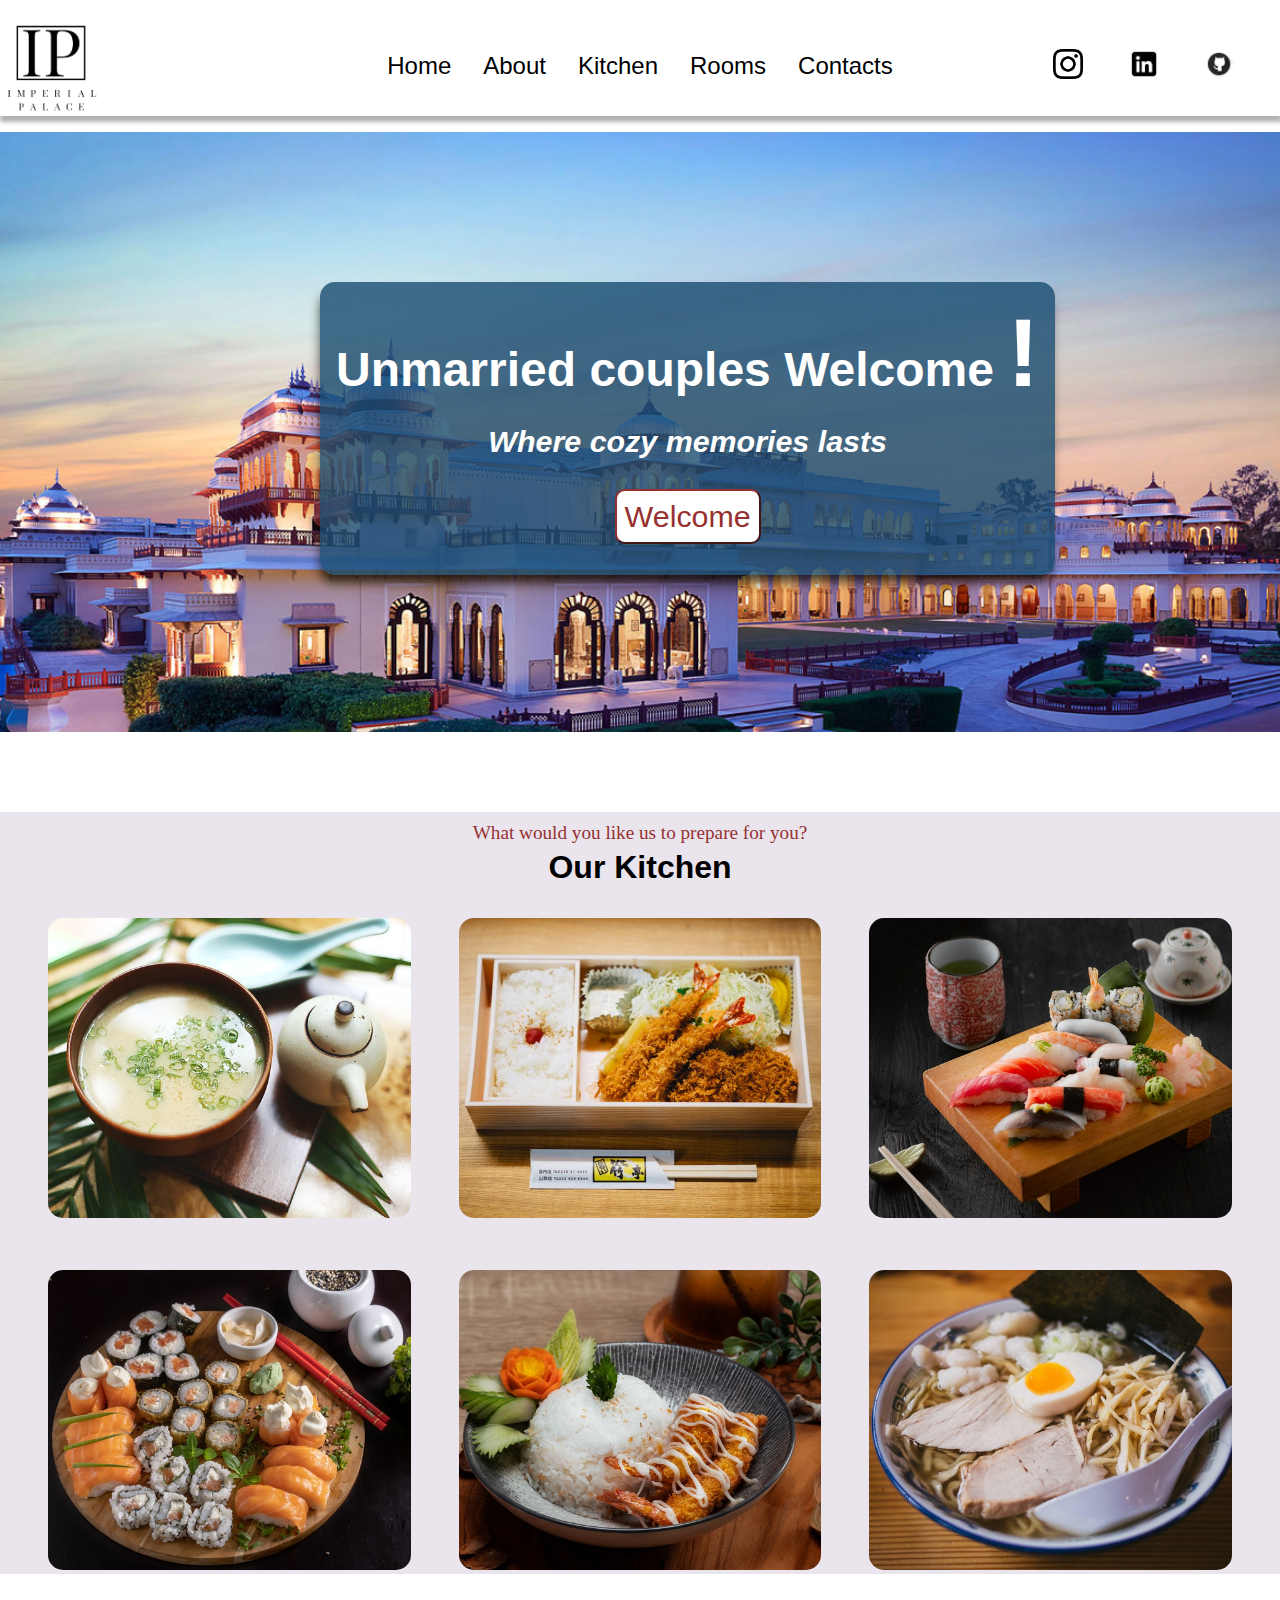
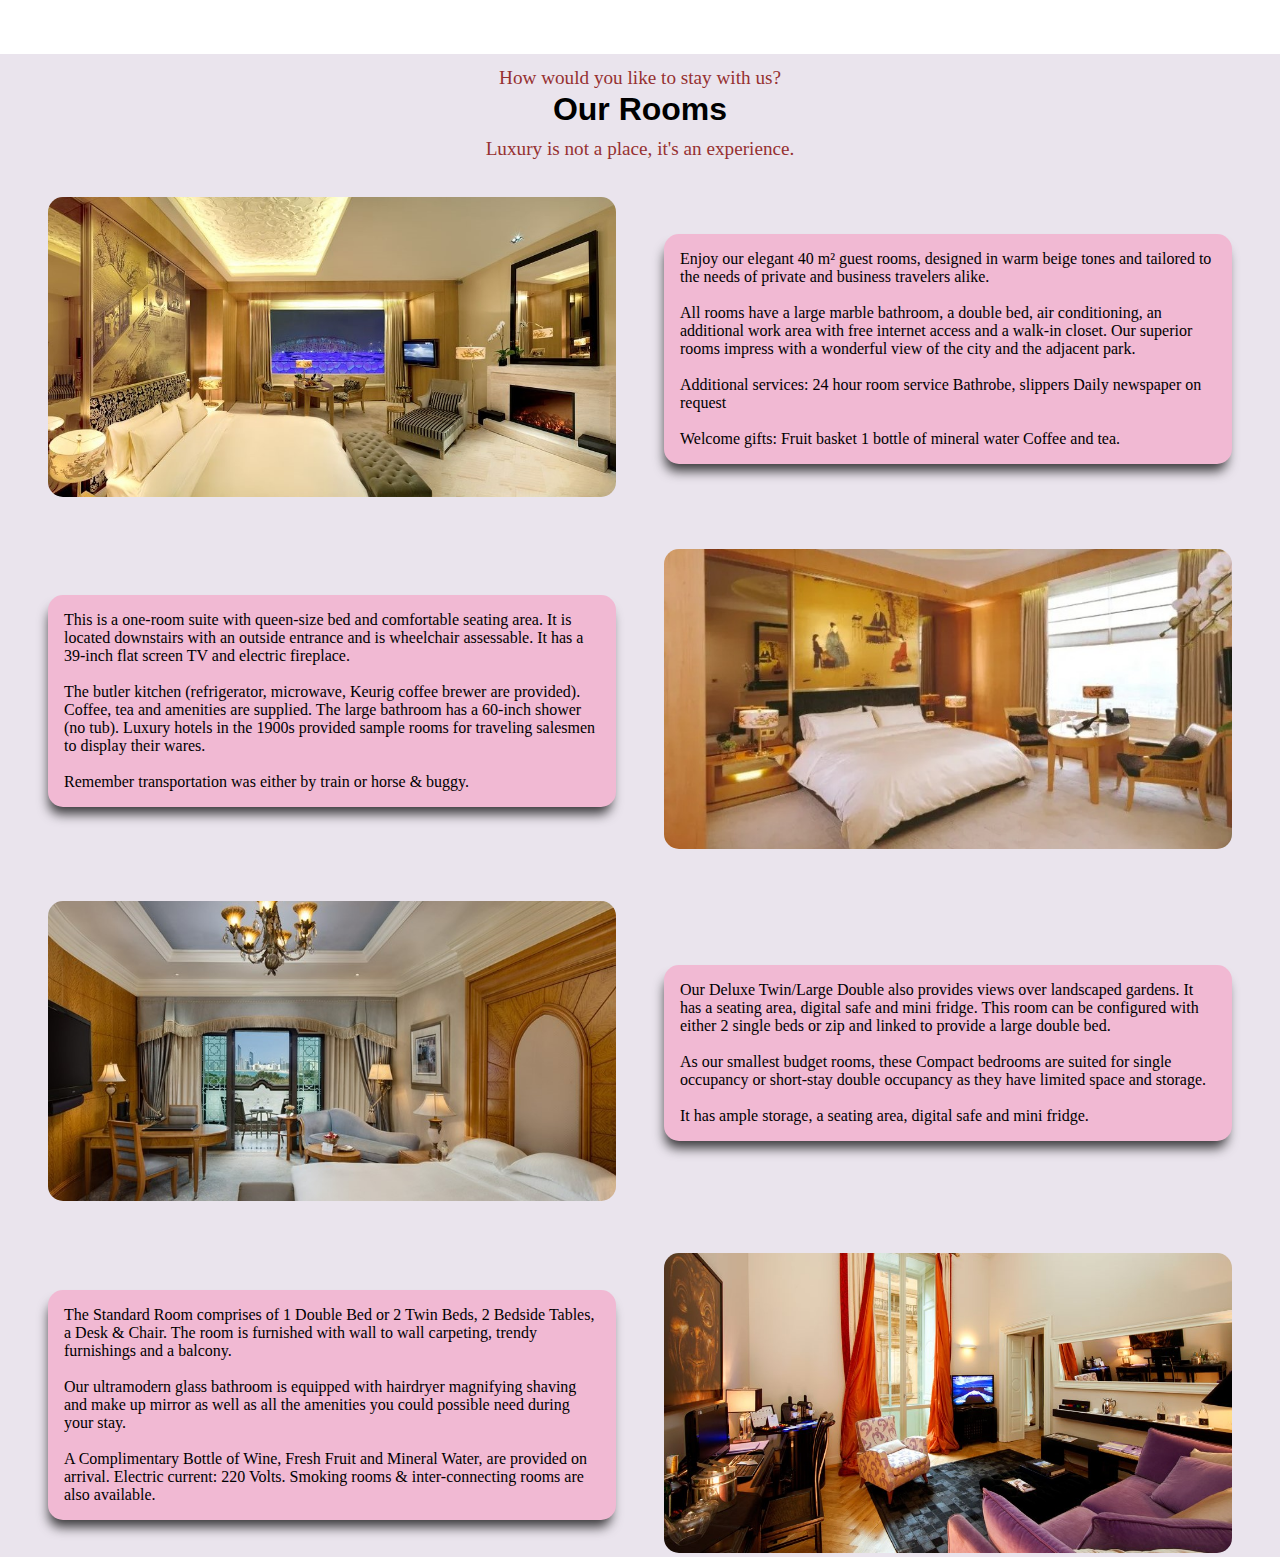
==== index.html @ b7215731 "website files added" ====
<!DOCTYPE html>
<html lang="en">
<head>
    <meta charset="UTF-8">
    <meta name="viewport" content="width=device-width, initial-scale=1.0">
    <link rel="stylesheet" href="./static/css/index.css".css">
    <title>Hotel</title>
</head>
<body>
    <main class="page-container">
        <section class="header-container">
           <div class="logo">
                <img src="./static/images/extra/logo.png" alt="">
           </div>
           <div class="navigation">
                <nav>
                    <ul>
                        <li>
                            <a href="#">Home</a>
                        </li>
                        <li>
                            <a href="#">About</a>
                        </li>
                        <li>
                            <a href="#">Kitchen</a>
                        </li>
                        <li>
                            <a href="#">Rooms</a>
                        </li>
                        <li>
                            <a href="#">Contacts</a>
                        </li>
                    </ul>
                </nav>
           </div>
           <div class="connect">
                <div><a href="https://www.instagram.com/anjanshrestha8/"><img src="./static/images/extra/ig.png" alt=""></a></div>
                <div><a href="https://www.linkedin.com/in/anjan-shrestha-/"><img src="./static/images/extra/lnkd.png" alt=""></a></div>
                <div><a href="https://github.com/anjanshrestha8"><img src="./static/images/extra/git.png" alt=""></a></div>
           </div>
        </section>
        <!-- End of header-container section -->
        <section class="hero-section-container">

                <div class="background-image-container">
                  <div class="background"></div>
                  <div class="content">
                    <h1>Unmarried couples  Welcome <span style="font-size: 6rem;">!</span></h1>
                    <p><i>Where cozy memories lasts</i></p>
                    <a href="./static/html/welcome.html"><button>Welcome</button></a>
                  </div>
                </div>
        </section>
        <!-- End of hero-section-container section -->
        <section class="about-container">
        </section>
        <!-- End of about-container section -->
        <section class="kitchen-container">
            <div class="kitchen">
                <p>What would you like us to prepare for you?</p>
                <h1>Our Kitchen</h1>
            </div>
            <div class="grid">
                <div><img src="./static/images/kitchen/food.jpeg" alt=""></div>
                <div><img src="./static/images/kitchen/food_1.jpeg" alt=""></div>
                <div><img src="./static/images/kitchen/food_2.jpeg" alt=""></div>
                <div><img src="./static/images/kitchen/food_3.jpeg" alt=""></div>
                <div><img src="./static/images/kitchen/food_4.jpeg" alt=""></div>
                <div><img src="./static/images/kitchen/food_5.jpeg" alt=""></div>

            </div>
        </section>
        <!-- End of kitchen-container section -->
        <section class="Room-container">
            <div class="room">
                <p>How would you like to stay with us?</p>
                <h1>Our Rooms</h1>
                <p>Luxury is not a place, it's an experience.</p>
            </div>
            <div class="room-grid">
                <div class="room-images"><img src="./static/images/room/room.jpeg" alt=""></div>
                <div class="dec">
                    <p>Enjoy our elegant 40 m² guest rooms, designed in warm 
                        beige tones and tailored to the needs of private and 
                        business travelers alike. <br><br>
                        All rooms have a large marble bathroom, a double bed,
                        air conditioning, an additional work area with free 
                        internet access and a walk-in closet. Our superior 
                        rooms impress with a wonderful view of the city and 
                        the adjacent park. <br><br>
                        Additional services: 24 hour room service Bathrobe, slippers Daily newspaper on request <br><br>
                        Welcome gifts: Fruit basket 1 bottle of mineral water Coffee and tea.</p>
                </div>
                <div class="dec">
                    <p>
                        This is a one-room suite with queen-size bed and 
                        comfortable seating area. It is located downstairs with an 
                        outside entrance and is wheelchair assessable. It has a 
                        39-inch flat screen TV and electric fireplace. <br><br>
                        The butler kitchen (refrigerator, microwave, Keurig coffee
                        brewer are provided). Coffee, tea and amenities are supplied.
                        The large bathroom has a 60-inch shower (no tub). Luxury hotels
                        in the 1900s provided sample rooms for traveling salesmen to display their wares. <br><br>

                        Remember transportation was either by train or horse & buggy.
                    </p>
                </div>
                <div class="room-images"><img src="./static/images/room/room_1.jpeg" alt=""></div>
                <div class="room-images"><img src="./static/images/room/room_2.jpeg" alt=""></div>
                <div class="dec">
                    <p>
                        Our Deluxe Twin/Large Double also provides views over landscaped 
                        gardens. It has a seating area, digital safe and mini fridge. 
                        This room can be configured with either 2 single beds or zip 
                        and linked to provide a large double bed. <br><br>
                        As our smallest budget rooms, these Compact bedrooms are 
                        suited for single occupancy or short-stay double occupancy 
                        as they have limited space and storage. <br><br>
                        It has ample storage, a seating area, digital safe and mini fridge.
                    </p>
                </div>
                <div class="dec">
                    <p>The Standard Room comprises of 1 Double Bed or 2 Twin Beds,
                        2 Bedside Tables, a Desk & Chair. The room is furnished 
                        with wall to wall carpeting, trendy furnishings and a balcony. <br><br>
                        Our ultramodern glass bathroom is equipped with hairdryer
                        magnifying shaving and make up mirror as well as all the 
                        amenities you could possible need during your stay. <br><br>
                        A Complimentary Bottle of Wine, Fresh Fruit and Mineral Water, are provided on arrival. Electric current: 220 Volts. Smoking rooms & inter-connecting rooms are also available.</p>
                </div>
                <div class="room-images"><img src="./static/images/room/room_3.jpeg" alt=""></div>

            </div>
        </section>
        <!-- End of Room-container section -->
        <section class="contact-container">

        </section>
        <!-- End of contact-container section -->
    </main>
    
</body>
</html>
---- static/css/index.css ----
@import './reset.css';

:root{
    --primary-font:'Raleway', sans-serif;
    --secondary-font:'roboto';
    --secondary-font-color: #963131;
    --secondary-color:#e4eee3;
}
/* Page-Container */
.page-container{
    max-width: 80rem;
    margin: 0 auto;
   
}
/* Head-Container */
.header-container{
    display: grid;
    grid-template-columns: 1fr 1fr 1fr;
    align-items: center;
    justify-content: center;
    margin-top: 1rem;
    box-shadow: 1px 5px 4px 1px rgba(0,0,0,0.3);
    -webkit-box-shadow: 1px 5px 4px 1px rgba(0,0,0,0.3);
    -moz-box-shadow: 1px 5px 4px 1px rgba(0,0,0,0.3);  
}
/* Logo */
.header-container > div:first-child{
    width: 100px;
    height: 100px;
   
}
/* navigation */
.navigation > nav > ul{
    display: grid;
    grid-template-columns: 1fr 1fr 1fr 1fr 1fr;
    column-gap: 2rem;    
}
.navigation > nav > ul > li{
    list-style: none;
}
.navigation > nav > ul > li > a{
    text-decoration: none;
    font-family: var(--primary-font);
    font-size: 1.5rem;
    color: black;
}
/* Navigation-Hoover */
.navigation > nav > ul > li > a:hover{
    color: #ffffff;
    background-color: #194c71;
    padding: 2px 2px 2px 2px;
    border-radius: 15px;
}

/* Connect */
.connect{
    display: grid;
    grid-template-columns: 1fr 1fr 1fr;
    justify-content: center;
    align-items: center;
    margin-left: 10rem;
}
.connect > div > a > img{
    width: 30px;
    height: 30px;
}
/* Connect-Hoover */
.connect > div > a > img:hover{
    background-color: #bbbebe;
    padding: 5px 5px 5px 5px;
    border-radius: 50%;
}
/* End of header-container */


/* set background */
.background-image-container{
    margin-top: 1rem;
    background-image: url("/static/images/hotel/hotel.jpg");
    background-size: cover;
    height: 600px;
    position: relative;
}
/* blur  */
.background-image-container > div:first-child{
    filter: blur(2px);
}
/* content */
.content{
    position: absolute;
    background-color:rgba(25,76,113, 0.8);
    box-shadow: -2px 10px 12px -3px rgba(0,0,0,0.75);
    -webkit-box-shadow: -2px 10px 12px -3px rgba(0,0,0,0.75);
    -moz-box-shadow: -2px 10px 12px -3px rgba(0,0,0,0.75);
    border-radius: 15px;
    padding-top: 1rem;
    padding-left: 1rem;
    padding-right: 1rem;
    top: 150px;
    left: 20rem;
    text-align: center;
    color:white;
    cursor: pointer;
}
.content > h1{
    font-family: var(--primary-font);
    font-weight: bolder;
    font-size: 3rem;
}
.content > p {
    padding-top: 1rem;
    font-family: var(--primary-font);
    font-size: 1.9rem;
    font-weight: bold;
}
.content > a > button{
    margin-top: 1.9rem;
    margin-bottom: 1.9rem;
    border-width: 2px solid;
    border-radius: 10px;
    border-color: var(--secondary-font-color);
    color: var(--secondary-font-color);
    font-size: 1.9rem;
    font-weight: lighter;
    padding-left: 0.5rem;
    padding-right: 0.5rem;
    padding-top: 0.5rem;
    padding-bottom: 0.5rem;
    align-items: center;
    background-color: rgb(255, 255, 255);
}
.content > a > button:hover{
    cursor: pointer;
    background-color: var(--secondary-font-color);
    color:var(--secondary-color);
}
.content > p :hover{
    color: #d5aff0;
}
.content > h1 :hover{
    color: #eac6c6;
}
/* End of hero section */

/* kitchen container */
.kitchen-container{
    background-color: #eae4ed;
    margin-top: 5rem;
}
.kitchen-container > div{
   
    display: grid;
    grid-template-rows: 1fr 1fr;
    justify-content: center;
}

.kitchen-container > div > p{
    margin-top: 10px;
    font-family: var(--secondary-font);
    font-size: 1.2rem;
    color: var(--secondary-font-color);
    text-align: center;
    font-weight:350;
}
.kitchen-container > div > h1{
    font-family: var(--primary-font);
    font-size: 2rem;
    text-align: center;
    font-weight: 700;
}
/* hover */
.kitchen-container > div > h1:hover{
    color: #ffffff;
    background-color:rgba(25,76,113, 0.8);
    border-radius: 15px;
}
/* grid */
.grid{
    margin-top: 2rem;
    display: grid;
    grid-template-columns: 1fr 1fr 1fr;
    grid-template-columns: 1fr 1fr 1fr;
    row-gap: 3rem;
    column-gap: 3rem;
    padding-left: 3rem;
    padding-right: 3rem;
    justify-content: center;
    align-items: center;
}
.grid > div > img{
    border-radius: 15px;
    height: 300px;
    max-width: 100%;

}
.grid > div :hover{
    border-radius: 35px;
    filter: opacity(80%);
    filter: blur(1px);
}
/* End of kitchen container sections */

/* room container */
.Room-container{
    background-color: #eae4ed;
    margin-top: 5rem;
}
/* room  */
.room{
    display: grid;
    grid-template-rows: 1fr 1fr 1fr;
    align-items: center;
    justify-content: center;
    text-align: center;
}
.room > p:first-child{
    margin-top: 10px;
    font-family: var(--secondary-font);
    font-size: 1.2rem;
    color: var(--secondary-font-color);
    text-align: center;
    font-weight:400;
}
.room  > h1{
    font-family: var(--primary-font);
    font-size: 2rem;
    text-align: center;
    font-weight: 700;
}
.room > p:last-child{
    margin-top: 5px;
    font-family: var(--secondary-font);
    font-size: 1.2rem;
    color: var(--secondary-font-color);
    text-align: center;
    font-weight:300;
}
/* room grid */
.room-grid{
    margin-top: 2rem;
    display: grid;
    grid-template-columns: 1fr 1fr 1fr;
    grid-template-columns: 1fr 1fr ;
    row-gap: 3rem;
    column-gap: 3rem;
    padding-left: 3rem;
    padding-right: 3rem;
    justify-content: center;
    align-items: center;
}
.room-images > img{
    width: 400pxf;
    height: 300px;
    border-radius: 15px;
}
.dec{
    background-color: rgb(241, 185, 211);
    justify-content: center;
    font-family: var(--secondary-font);
    font-size: 1rem;
    padding-top: 1rem;
    padding-bottom: 1rem;
    padding-left: 1rem;
    padding-right: 1rem;
    border-radius: 15px;
    box-shadow: -2px 10px 12px -3px rgba(0,0,0,0.75);
    -webkit-box-shadow: -2px 10px 12px -3px rgba(0,0,0,0.75);
    -moz-box-shadow: -2px 10px 12px -3px rgba(0,0,0,0.75);
}
.room-images > img:hover{
    filter: blur(10px);
    filter: opacity(80%);
    border-radius:30px;
}
/* trash */
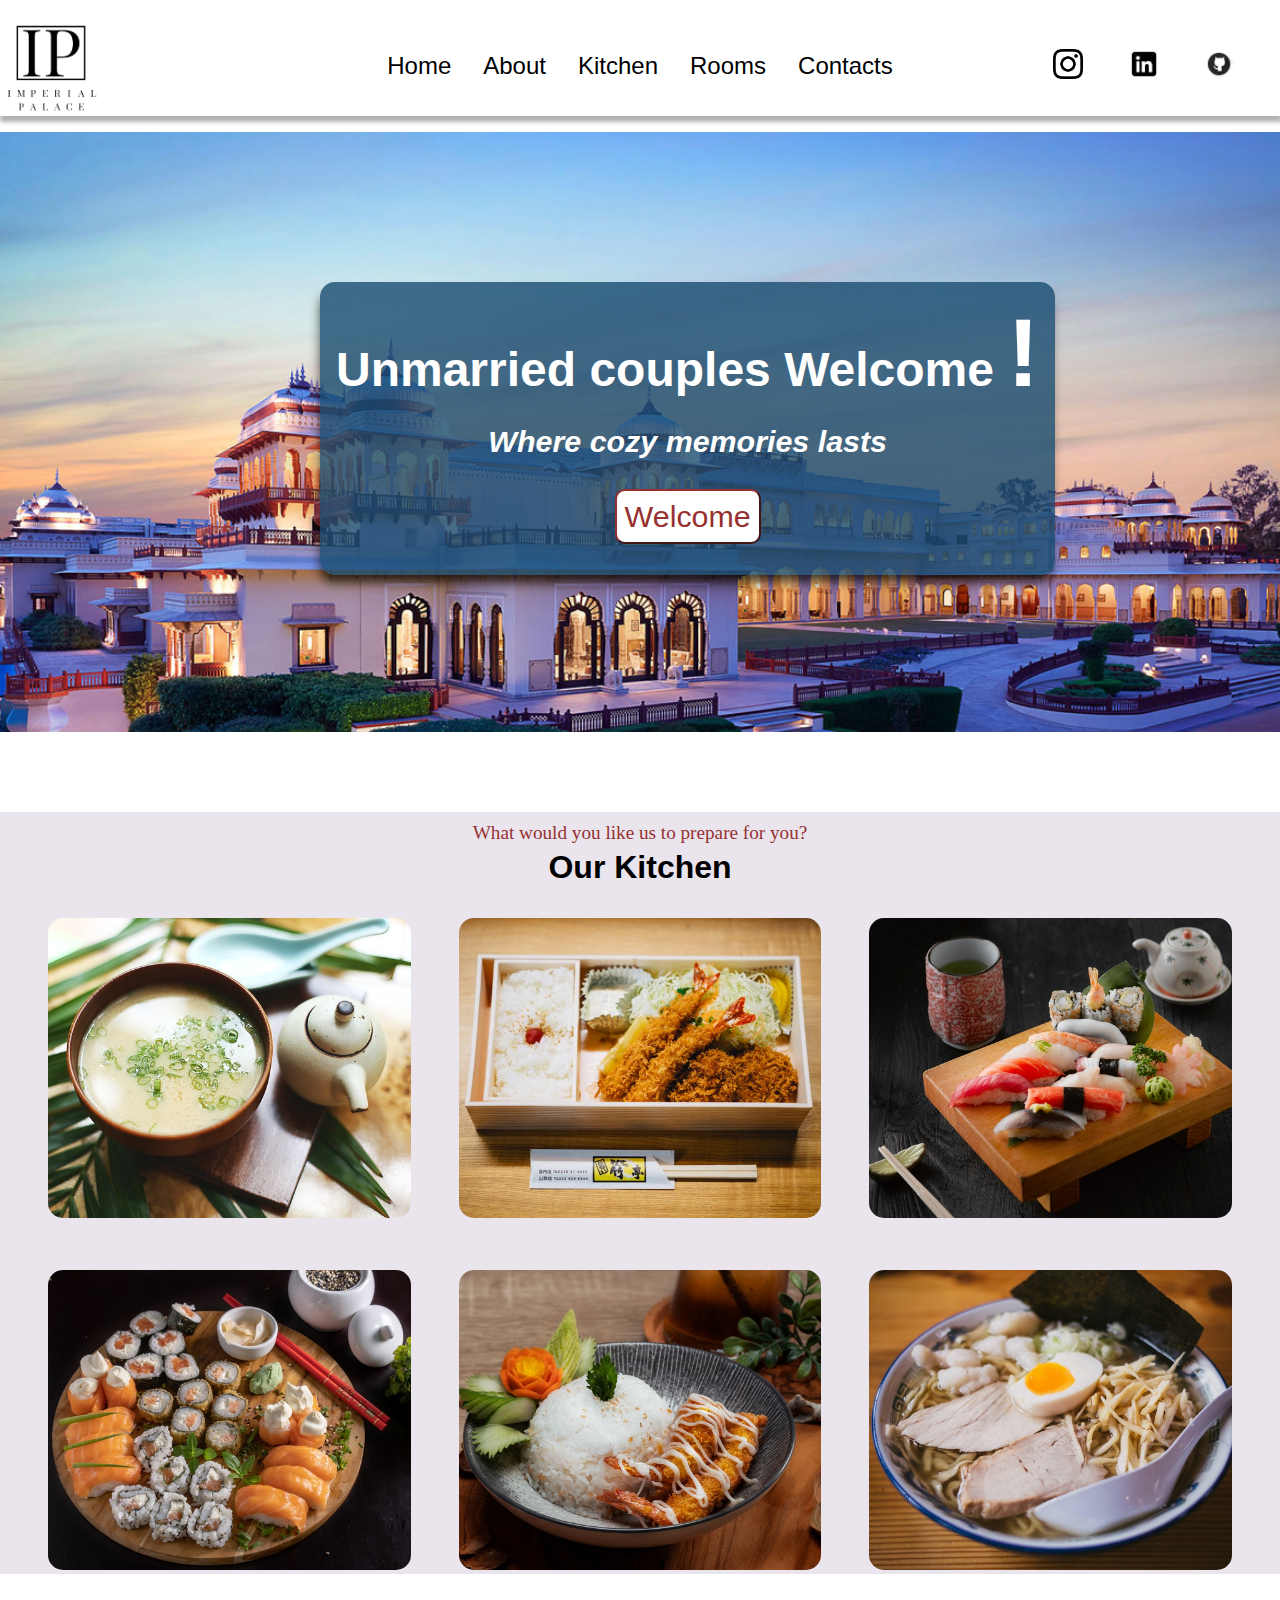
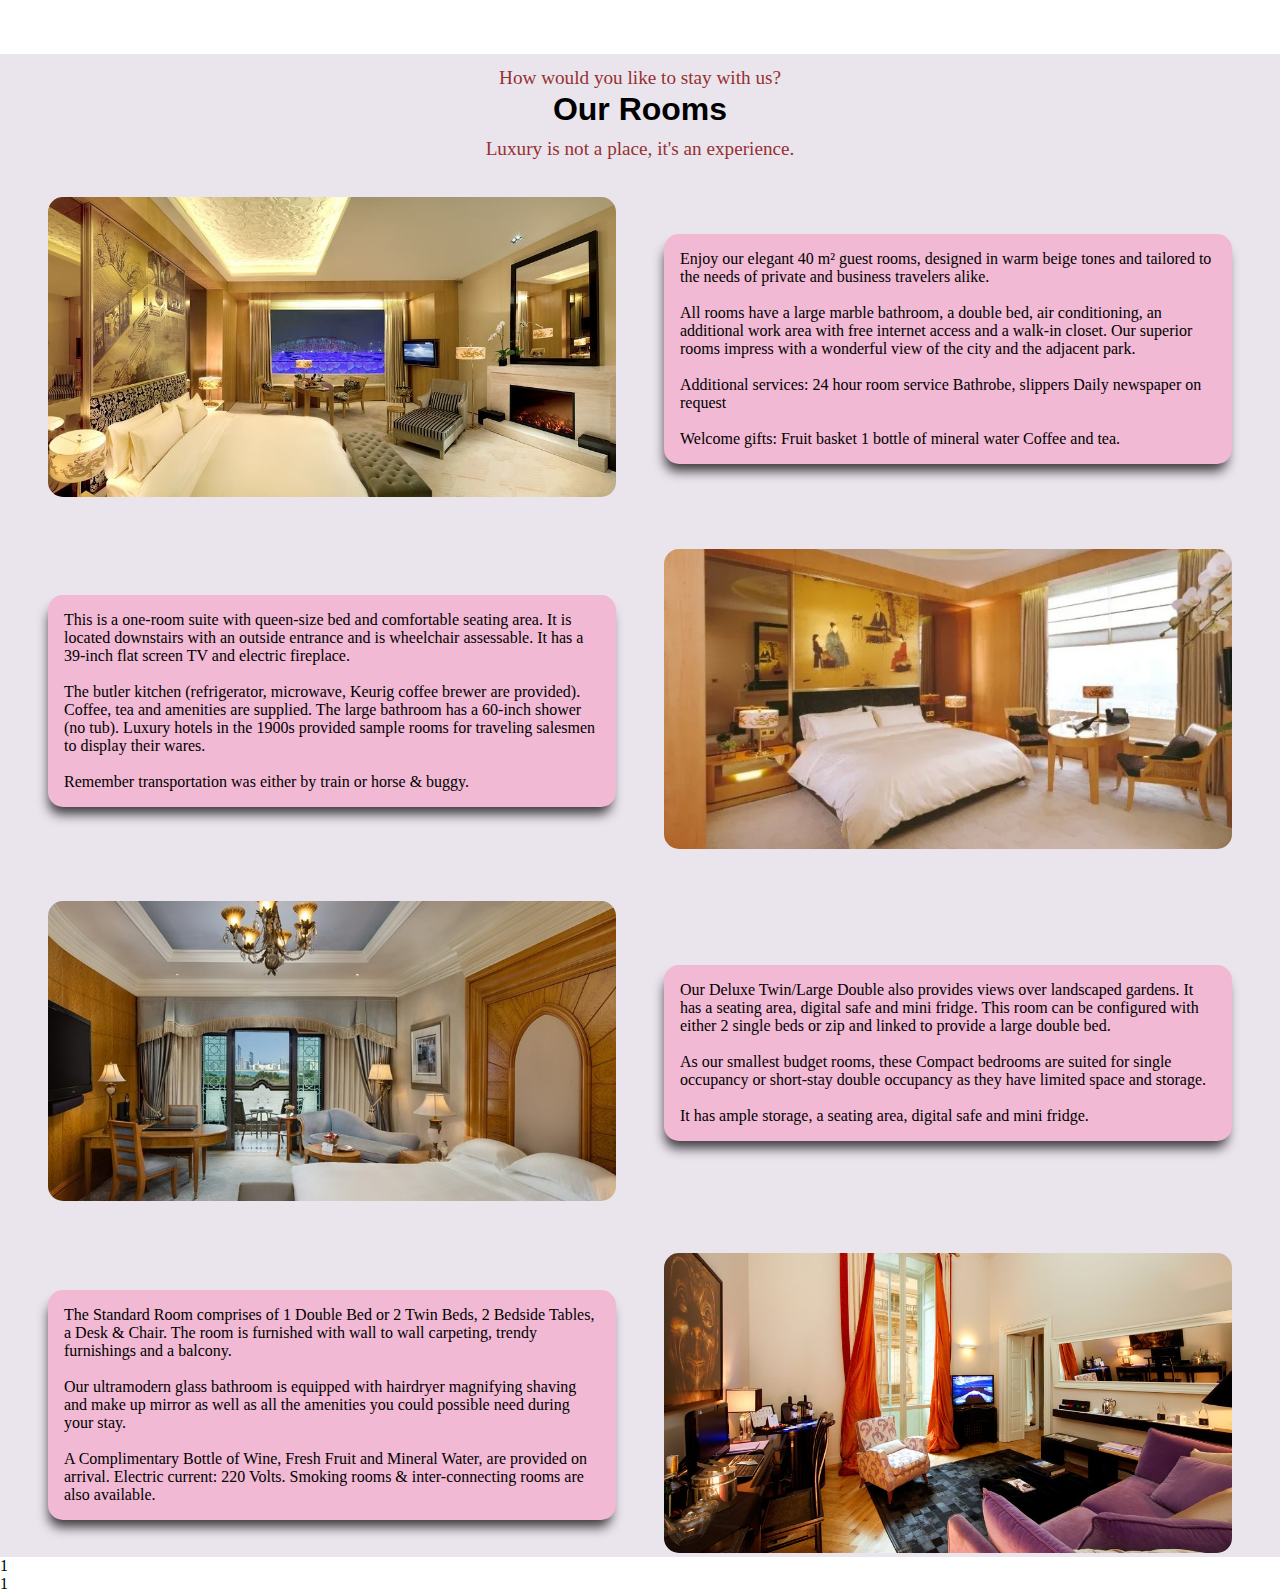
==== commit 2abc29e4: "image path update" ====
--- a/index.html
+++ b/index.html
@@ -43,7 +43,6 @@
         <section class="hero-section-container">
 
                 <div class="background-image-container">
-                  <div class="background"></div>
                   <div class="content">
                     <h1>Unmarried couples  Welcome <span style="font-size: 6rem;">!</span></h1>
                     <p><i>Where cozy memories lasts</i></p>
@@ -52,10 +51,7 @@
                 </div>
         </section>
         <!-- End of hero-section-container section -->
-        <section class="about-container">
-        </section>
-        <!-- End of about-container section -->
-        <section class="kitchen-container">
+         <section class="kitchen-container">
             <div class="kitchen">
                 <p>What would you like us to prepare for you?</p>
                 <h1>Our Kitchen</h1>
@@ -133,6 +129,14 @@
             </div>
         </section>
         <!-- End of Room-container section -->
+        <section class="about-container">
+            <div class="about">
+                <div>1</div>
+                <div>1</div>
+
+            </div>
+        </section>
+        <!-- End of about-container section -->
         <section class="contact-container">
 
         </section>
--- a/static/css/index.css
+++ b/static/css/index.css
@@ -82,9 +82,7 @@
     position: relative;
 }
 /* blur  */
-.background-image-container > div:first-child{
-    filter: blur(2px);
-}
+
 /* content */
 .content{
     position: absolute;
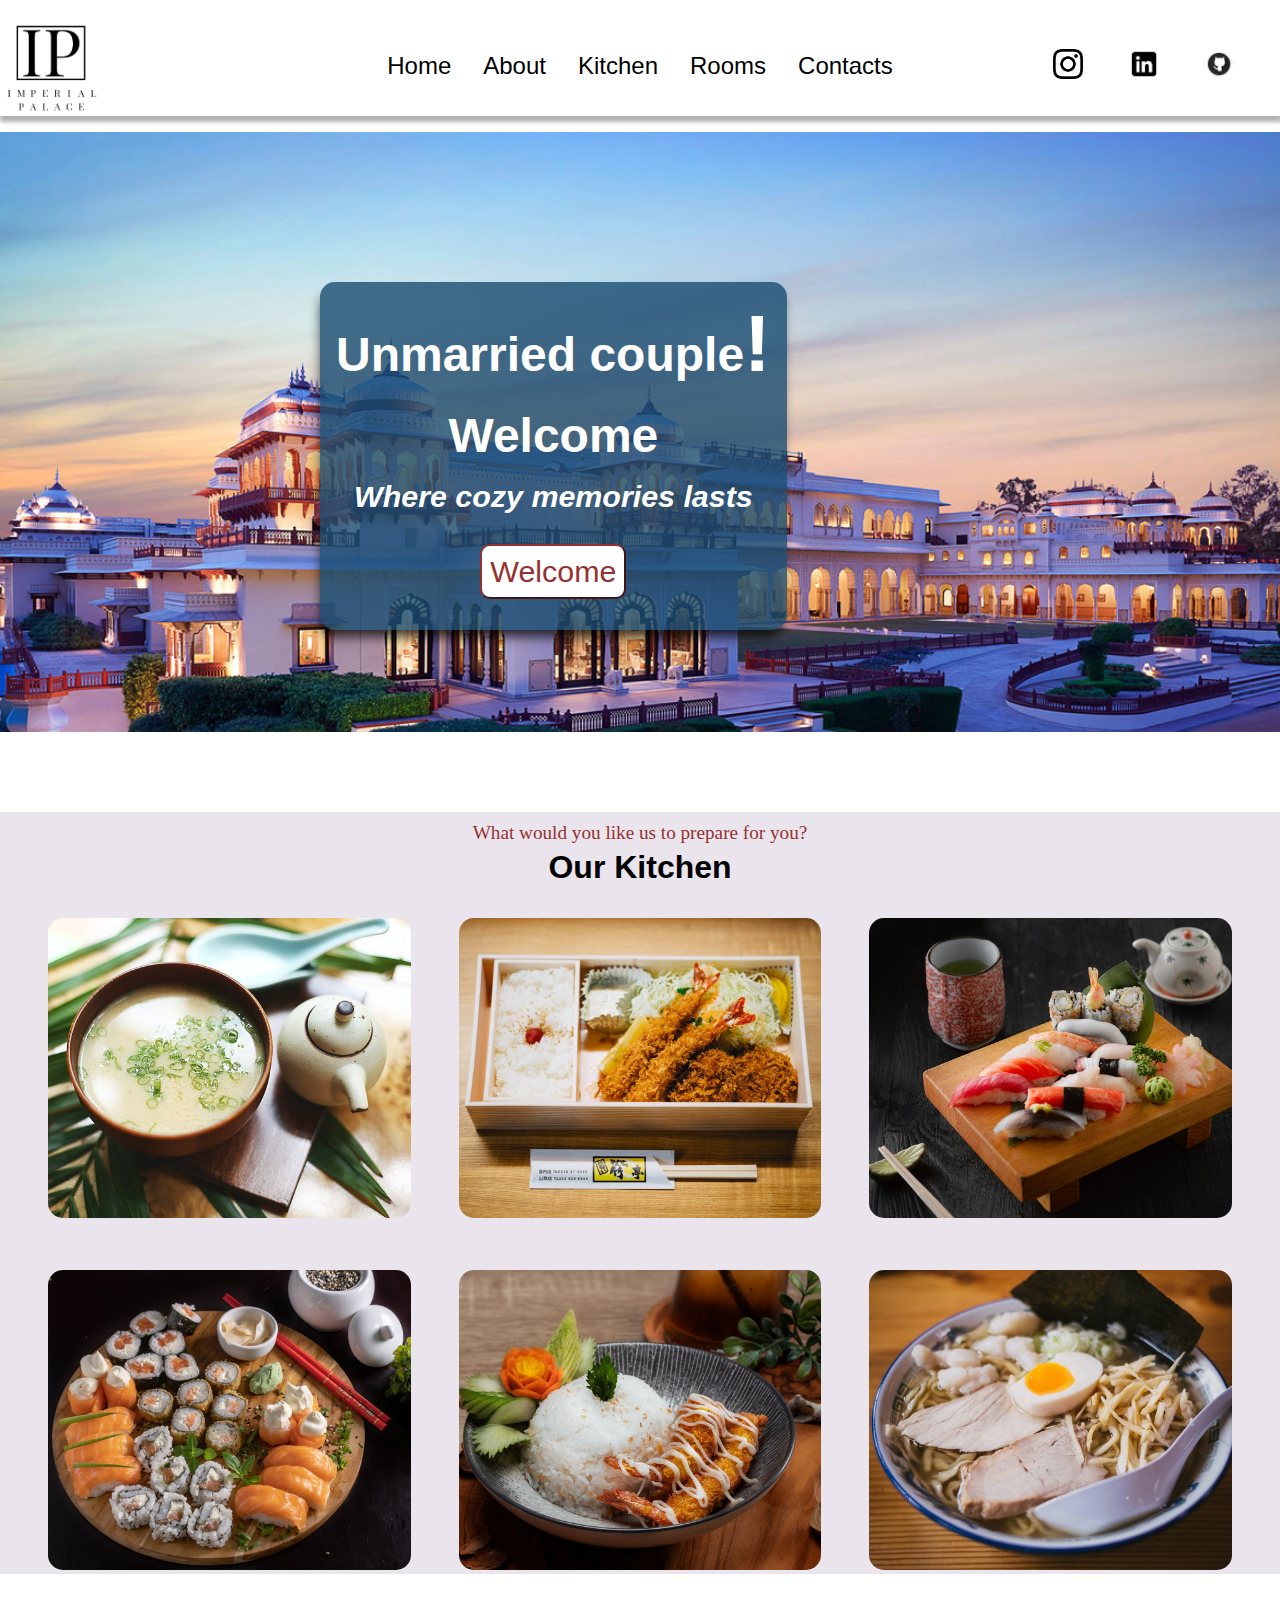
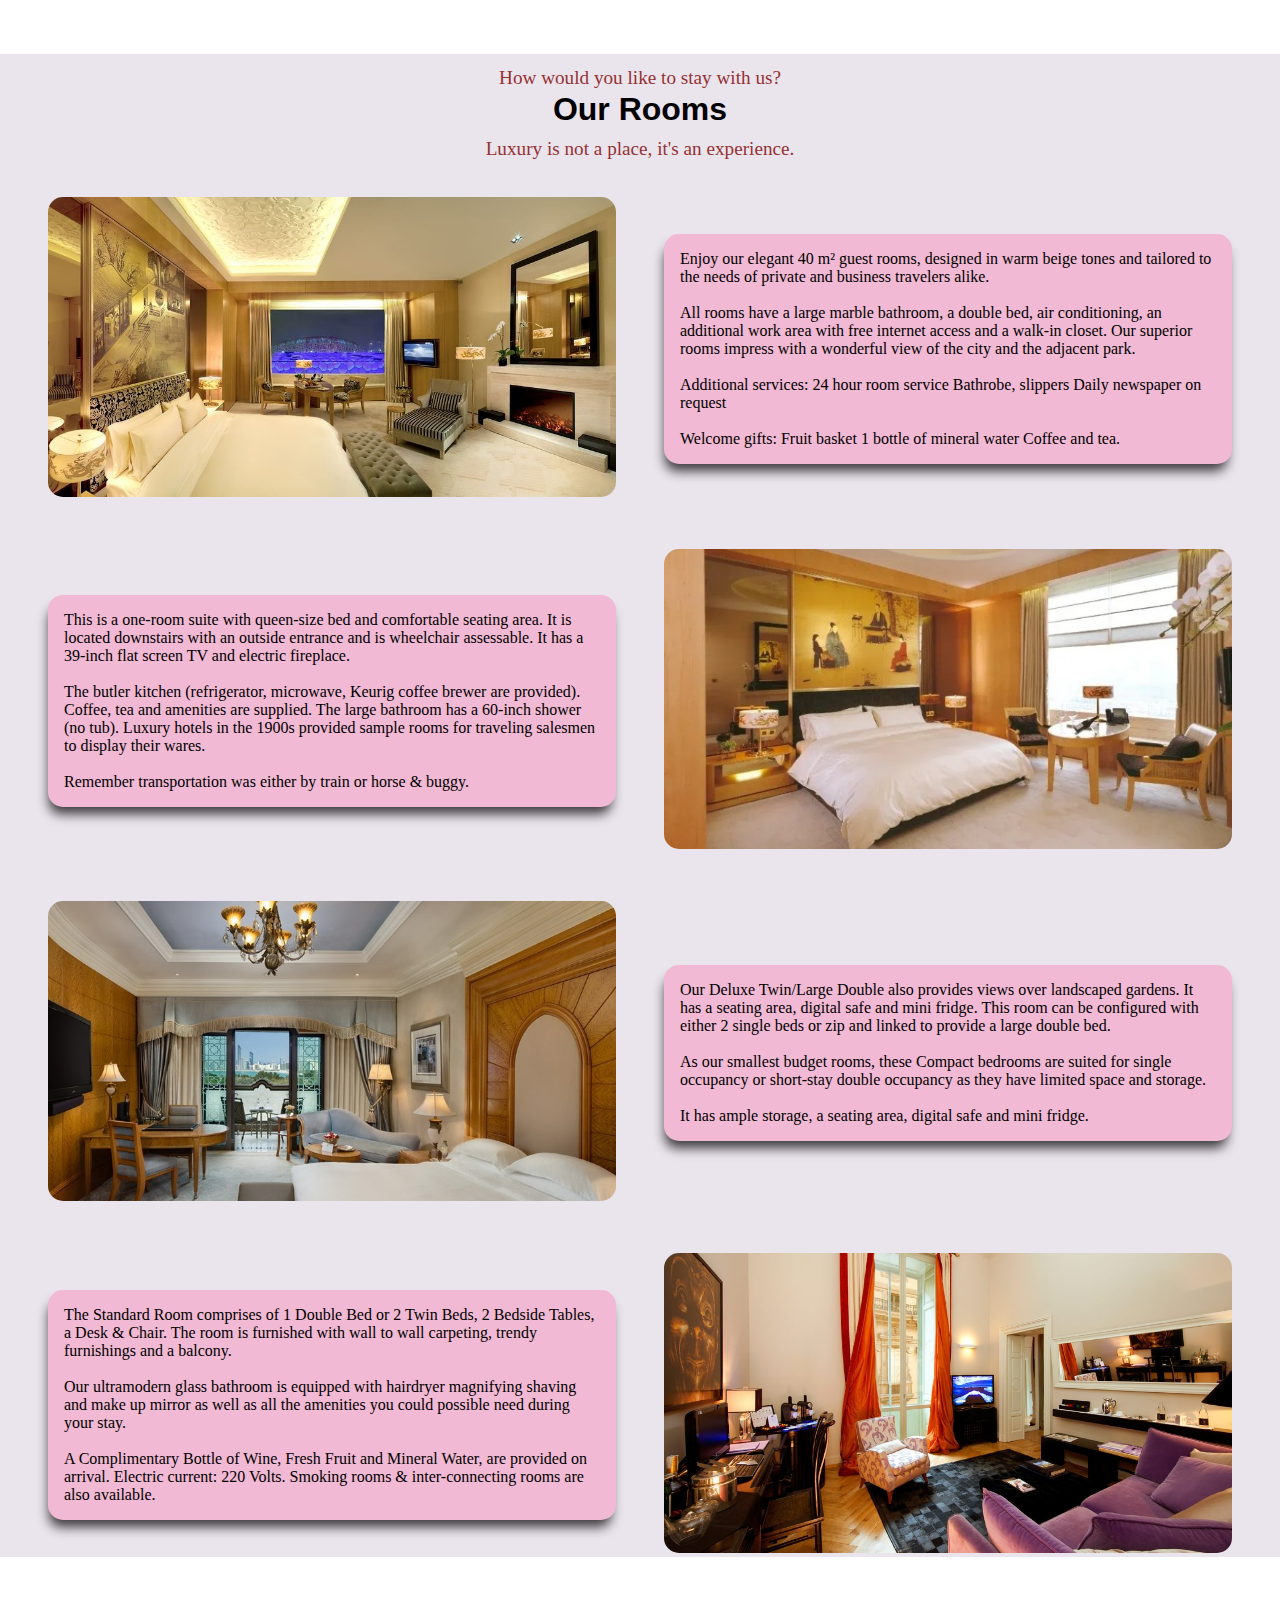
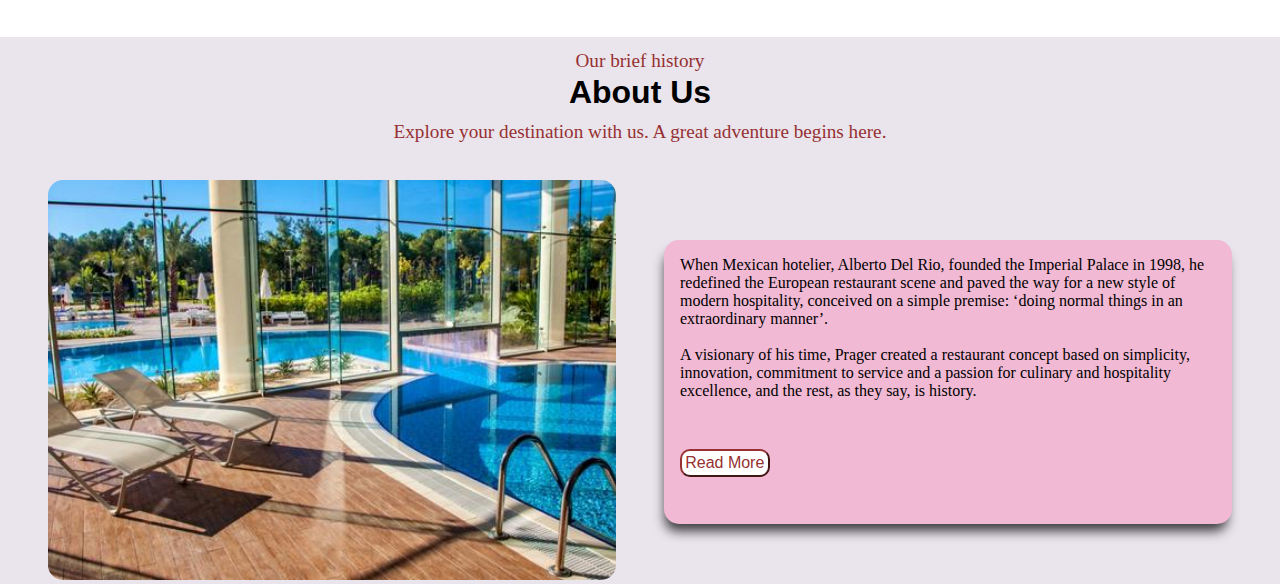
==== commit 6d6eace2: "about section" ====
--- a/index.html
+++ b/index.html
@@ -44,7 +44,8 @@
 
                 <div class="background-image-container">
                   <div class="content">
-                    <h1>Unmarried couples  Welcome <span style="font-size: 6rem;">!</span></h1>
+                    <h1>Unmarried couple<span style="font-size: 5rem;">!</span></h1><br>
+                    <h1>Welcome</h1>
                     <p><i>Where cozy memories lasts</i></p>
                     <a href="./static/html/welcome.html"><button>Welcome</button></a>
                   </div>
@@ -130,11 +131,28 @@
         </section>
         <!-- End of Room-container section -->
         <section class="about-container">
-            <div class="about">
-                <div>1</div>
-                <div>1</div>
+                <div class="about">
+                    <p>Our brief history</p>
+                    <h1>About Us</h1>
+                    <p>Explore your destination with us. A great adventure begins here.</p>  
+                </div>
+                <div class="about-grid">
+                    <div class="about-images"><img src="./static/images/hotel/pool.jpg" alt=""></div>
+                    <div class="dec">
+                        When Mexican hotelier, Alberto Del Rio, founded the 
+                        Imperial Palace in 1998, he redefined the European 
+                        restaurant scene and paved the way for a new style 
+                        of modern hospitality, conceived on a simple 
+                        premise: ‘doing normal things in an extraordinary manner’. <br><br>
 
-            </div>
+                        A visionary of his time, Prager created a restaurant 
+                        concept based on simplicity, innovation, commitment to 
+                        service and a passion for culinary and hospitality excellence, 
+                        and the rest, as they say, is history. <br><br>
+
+                        <button class="about-button">Read More</button>
+                    </div>
+                </div>
         </section>
         <!-- End of about-container section -->
         <section class="contact-container">
--- a/static/css/index.css
+++ b/static/css/index.css
@@ -247,7 +247,7 @@
     align-items: center;
 }
 .room-images > img{
-    width: 400pxf;
+    width: 100%;
     height: 300px;
     border-radius: 15px;
 }
@@ -270,4 +270,78 @@
     filter: opacity(80%);
     border-radius:30px;
 }
+/* End of Room container */
+/* about -container */
+.about-container{
+    background-color: #eae4ed;
+    margin-top: 5rem;
+
+}
+/* about */
+.about{
+    display: grid;
+    grid-template-rows: 1fr 1fr 1fr;
+    align-items: center;
+    justify-content: center;
+}
+.about > p:first-child{
+    margin-top: 10px;
+    font-family: var(--secondary-font);
+    font-size: 1.2rem;
+    color: var(--secondary-font-color);
+    text-align: center;
+    font-weight:400;
+}
+.about  > h1{
+    font-family: var(--primary-font);
+    font-size: 2rem;
+    text-align: center;
+    font-weight: 700;
+}
+.about > p:last-child{
+    margin-top: 5px;
+    font-family: var(--secondary-font);
+    font-size: 1.2rem;
+    color: var(--secondary-font-color);
+    text-align: center;
+    font-weight:300;
+}
+/* about grid */
+.about-grid{
+    margin-top: 2rem;
+    display: grid;
+    grid-template-columns: 1fr 1fr 1fr;
+    grid-template-columns: 1fr 1fr ;
+    row-gap: 3rem;
+    column-gap: 3rem;
+    padding-left: 3rem;
+    padding-right: 3rem;
+    justify-content: center;
+    align-items: center;
+}
+/* about images */
+.about-images > img{
+    border-radius: 15px;
+    height: 400px;
+}
+
+.about-button{
+    margin-top: 1.9rem;
+    margin-bottom: 1.9rem;
+    border-width: 2px solid;
+    border-radius: 10px;
+    border-color: var(--secondary-font-color);
+    color: var(--secondary-font-color);
+    font-size: 1rem;
+    font-weight: lighter;
+    padding-left: 0.2rem;
+    padding-right: 0.2rem;
+    padding-top: 0.2rem;
+    padding-bottom: 0.2rem;
+    align-items: center;
+    background-color: rgb(255, 255, 255);
+    align-items: center;
+    justify-content: center;
+}
+
 /* trash */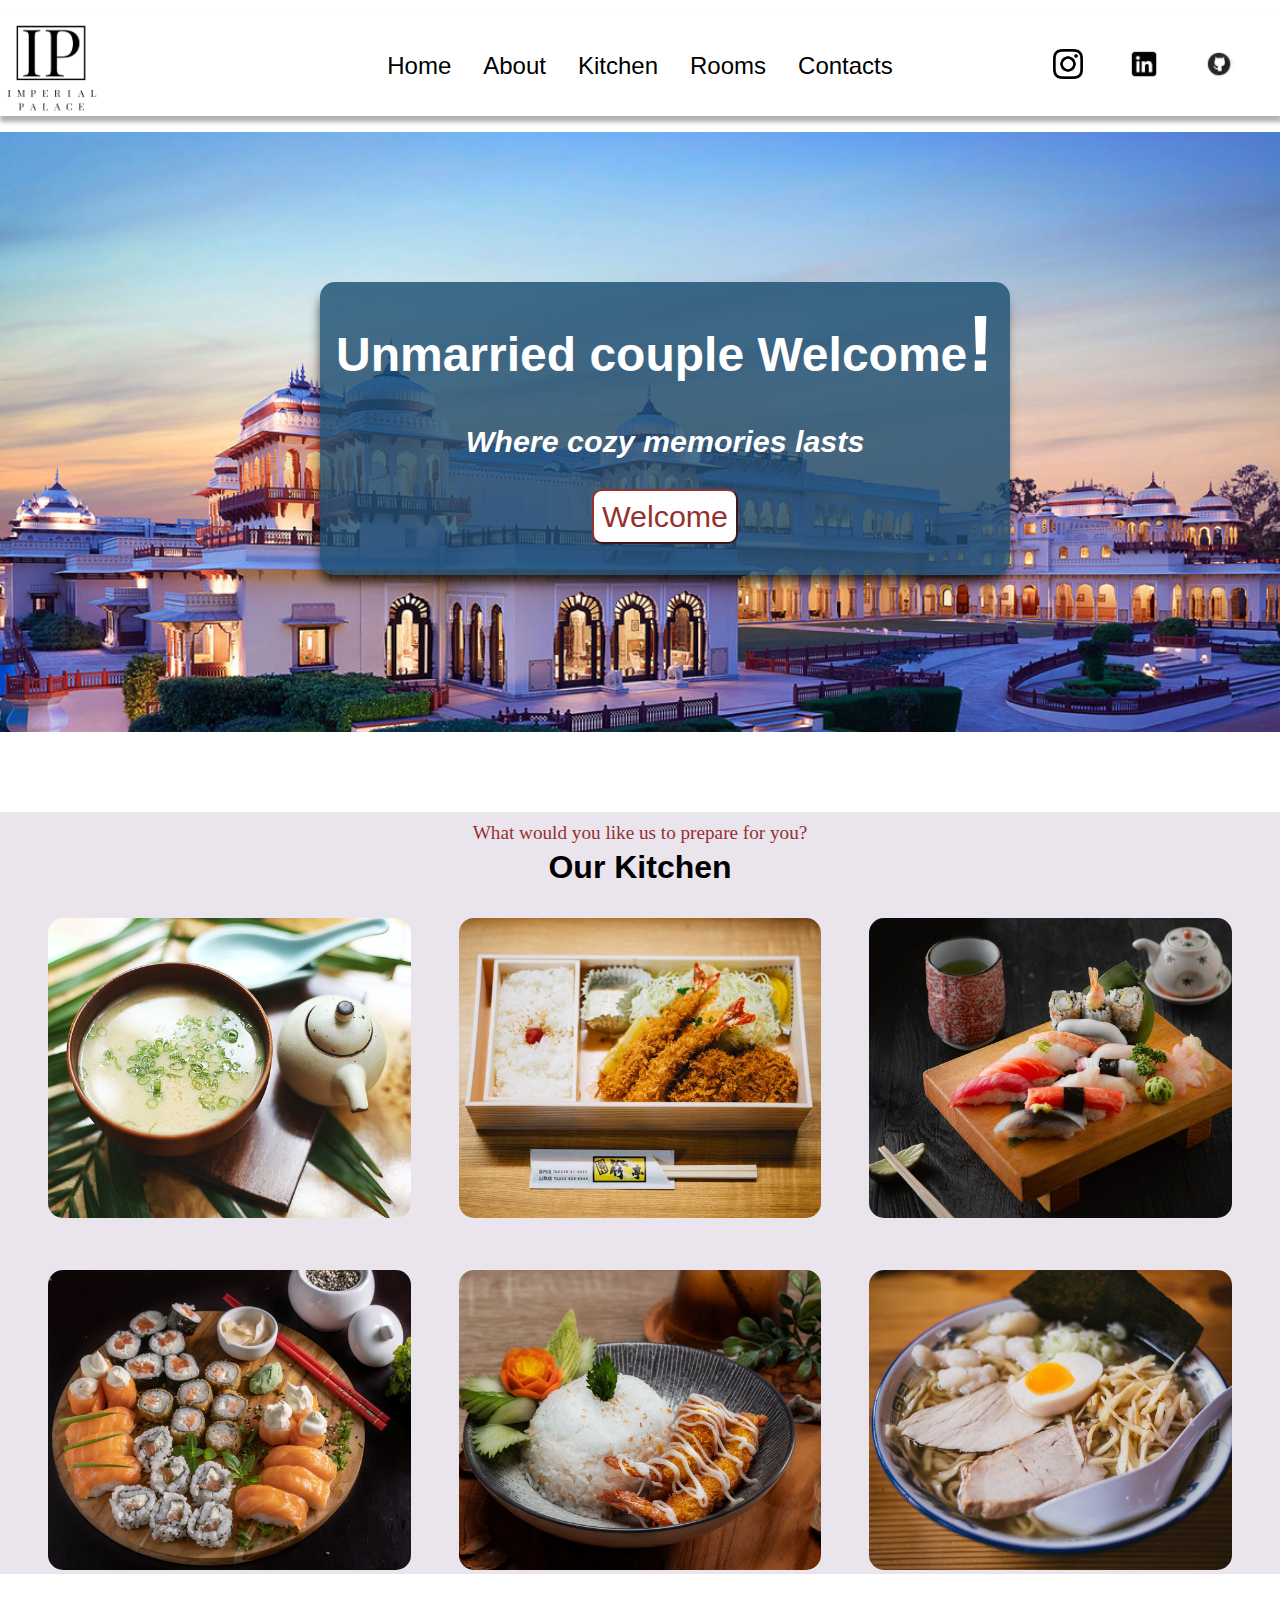
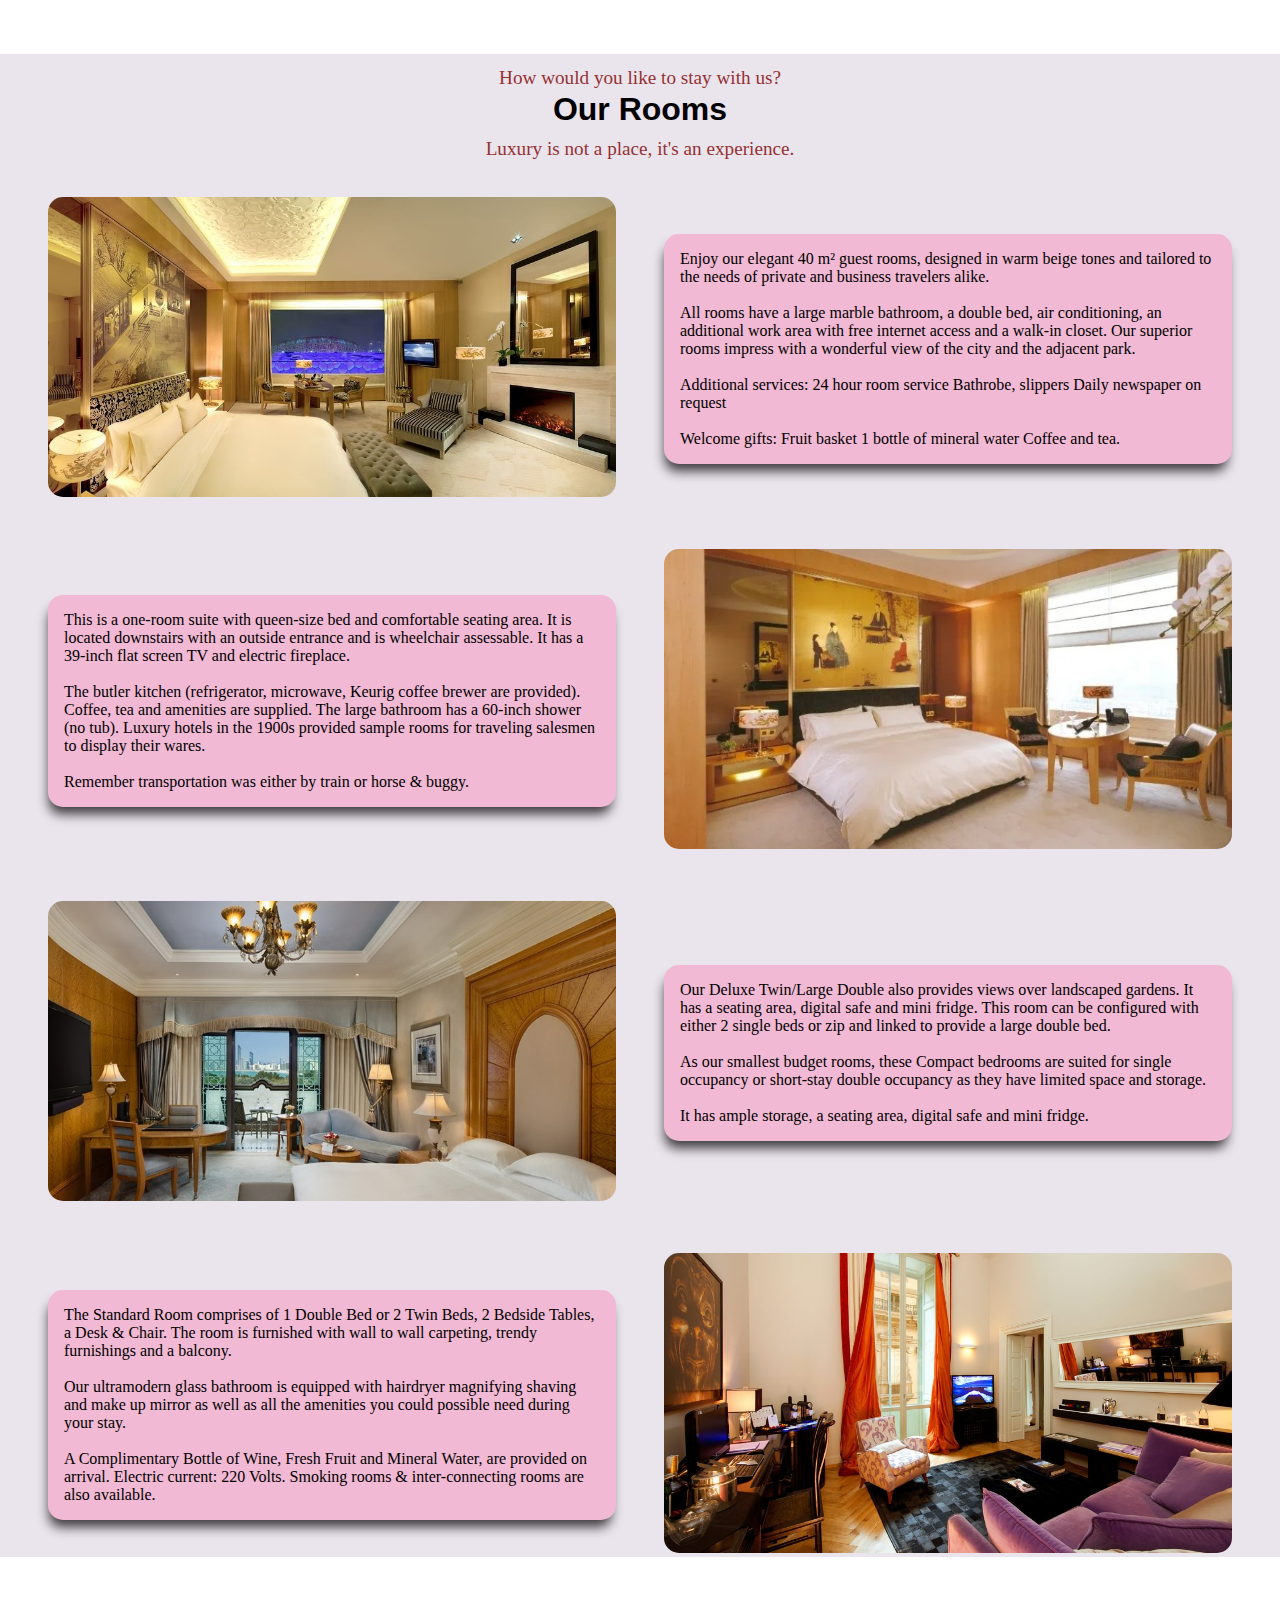
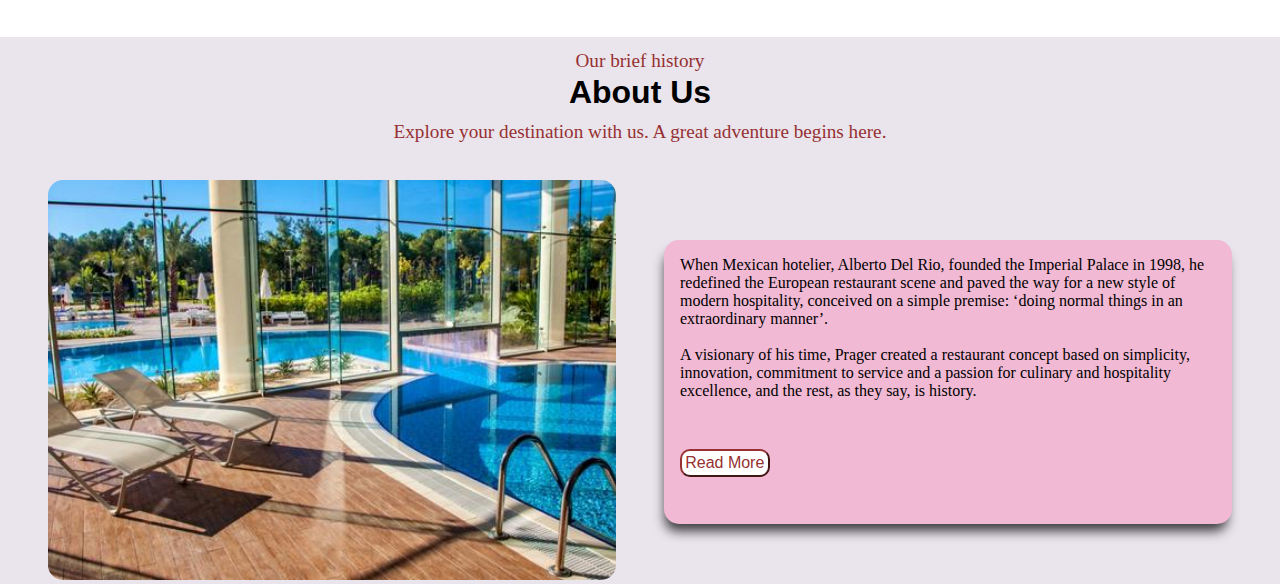
==== commit 796f25ff: "about section" ====
--- a/index.html
+++ b/index.html
@@ -44,8 +44,8 @@
 
                 <div class="background-image-container">
                   <div class="content">
-                    <h1>Unmarried couple<span style="font-size: 5rem;">!</span></h1><br>
-                    <h1>Welcome</h1>
+                    <h1>Unmarried couple Welcome<span style="font-size: 5rem;">!</span></h1><br>
+                    
                     <p><i>Where cozy memories lasts</i></p>
                     <a href="./static/html/welcome.html"><button>Welcome</button></a>
                   </div>
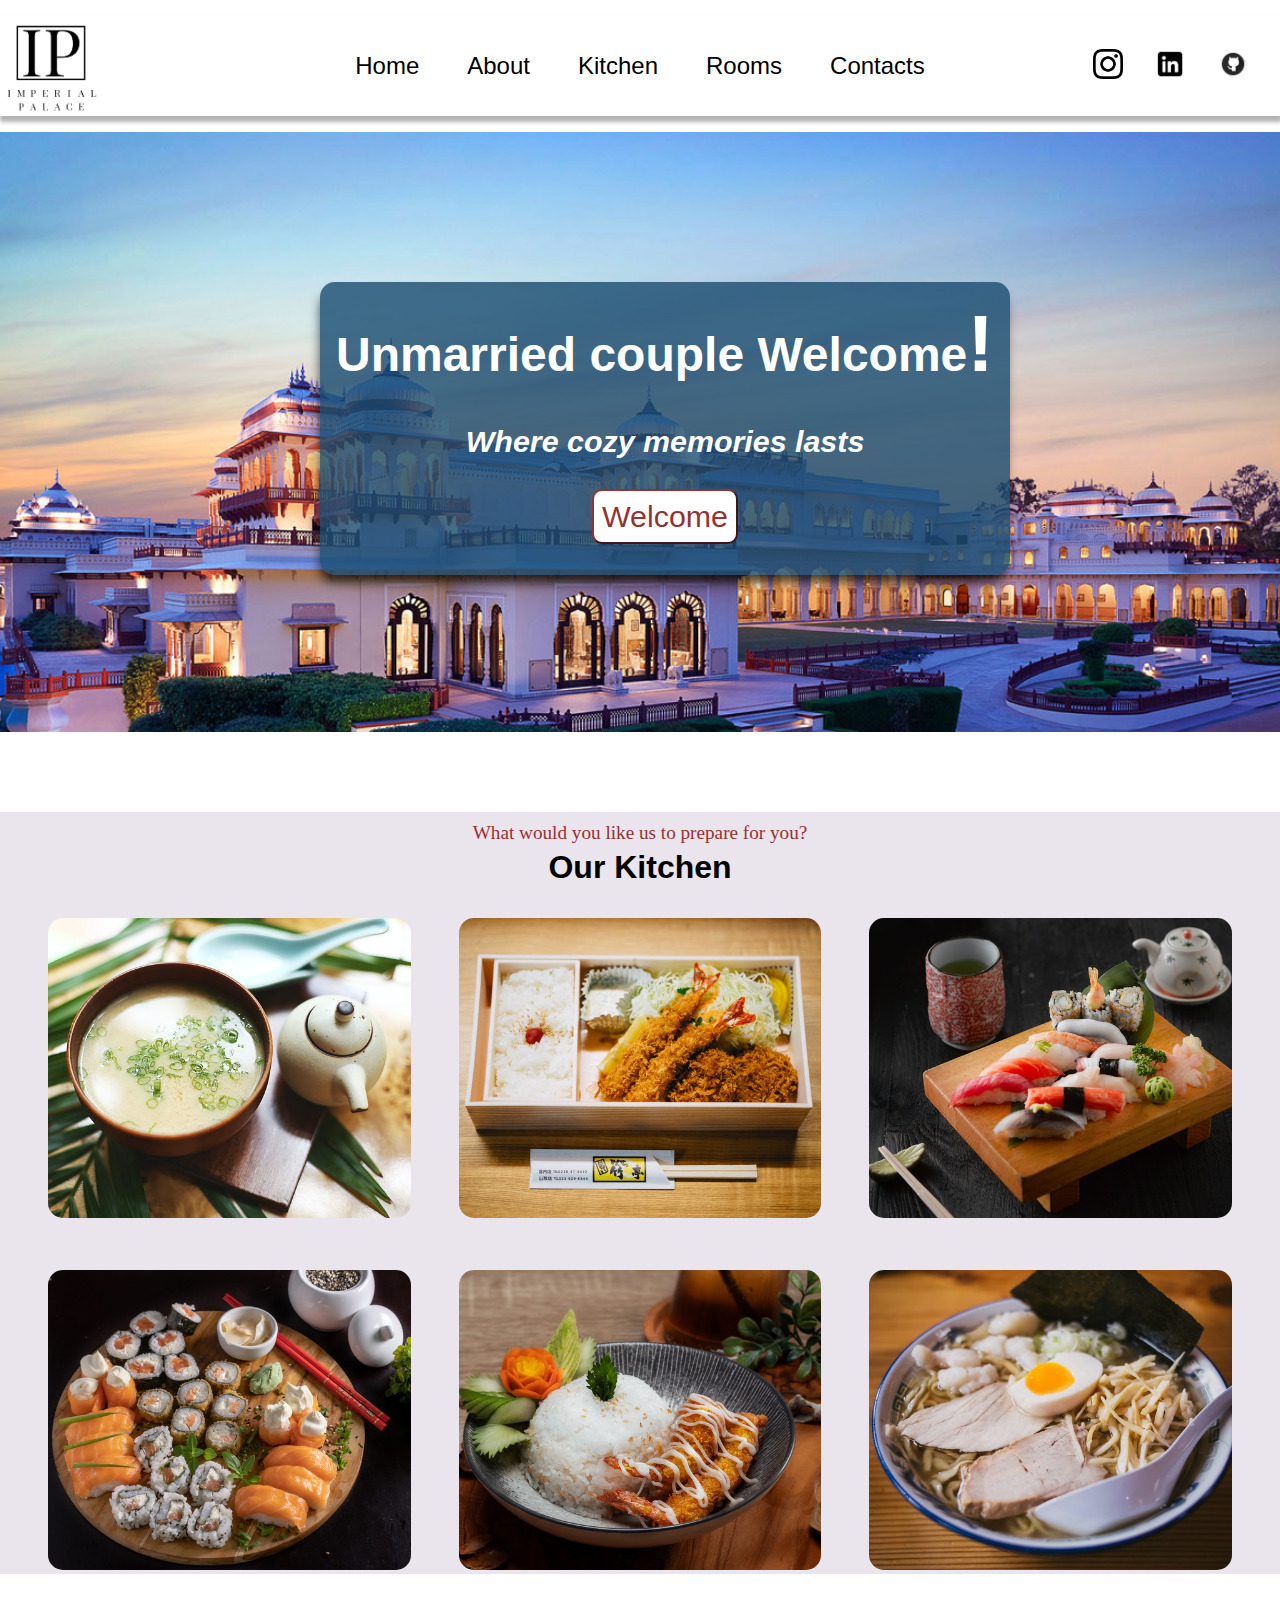
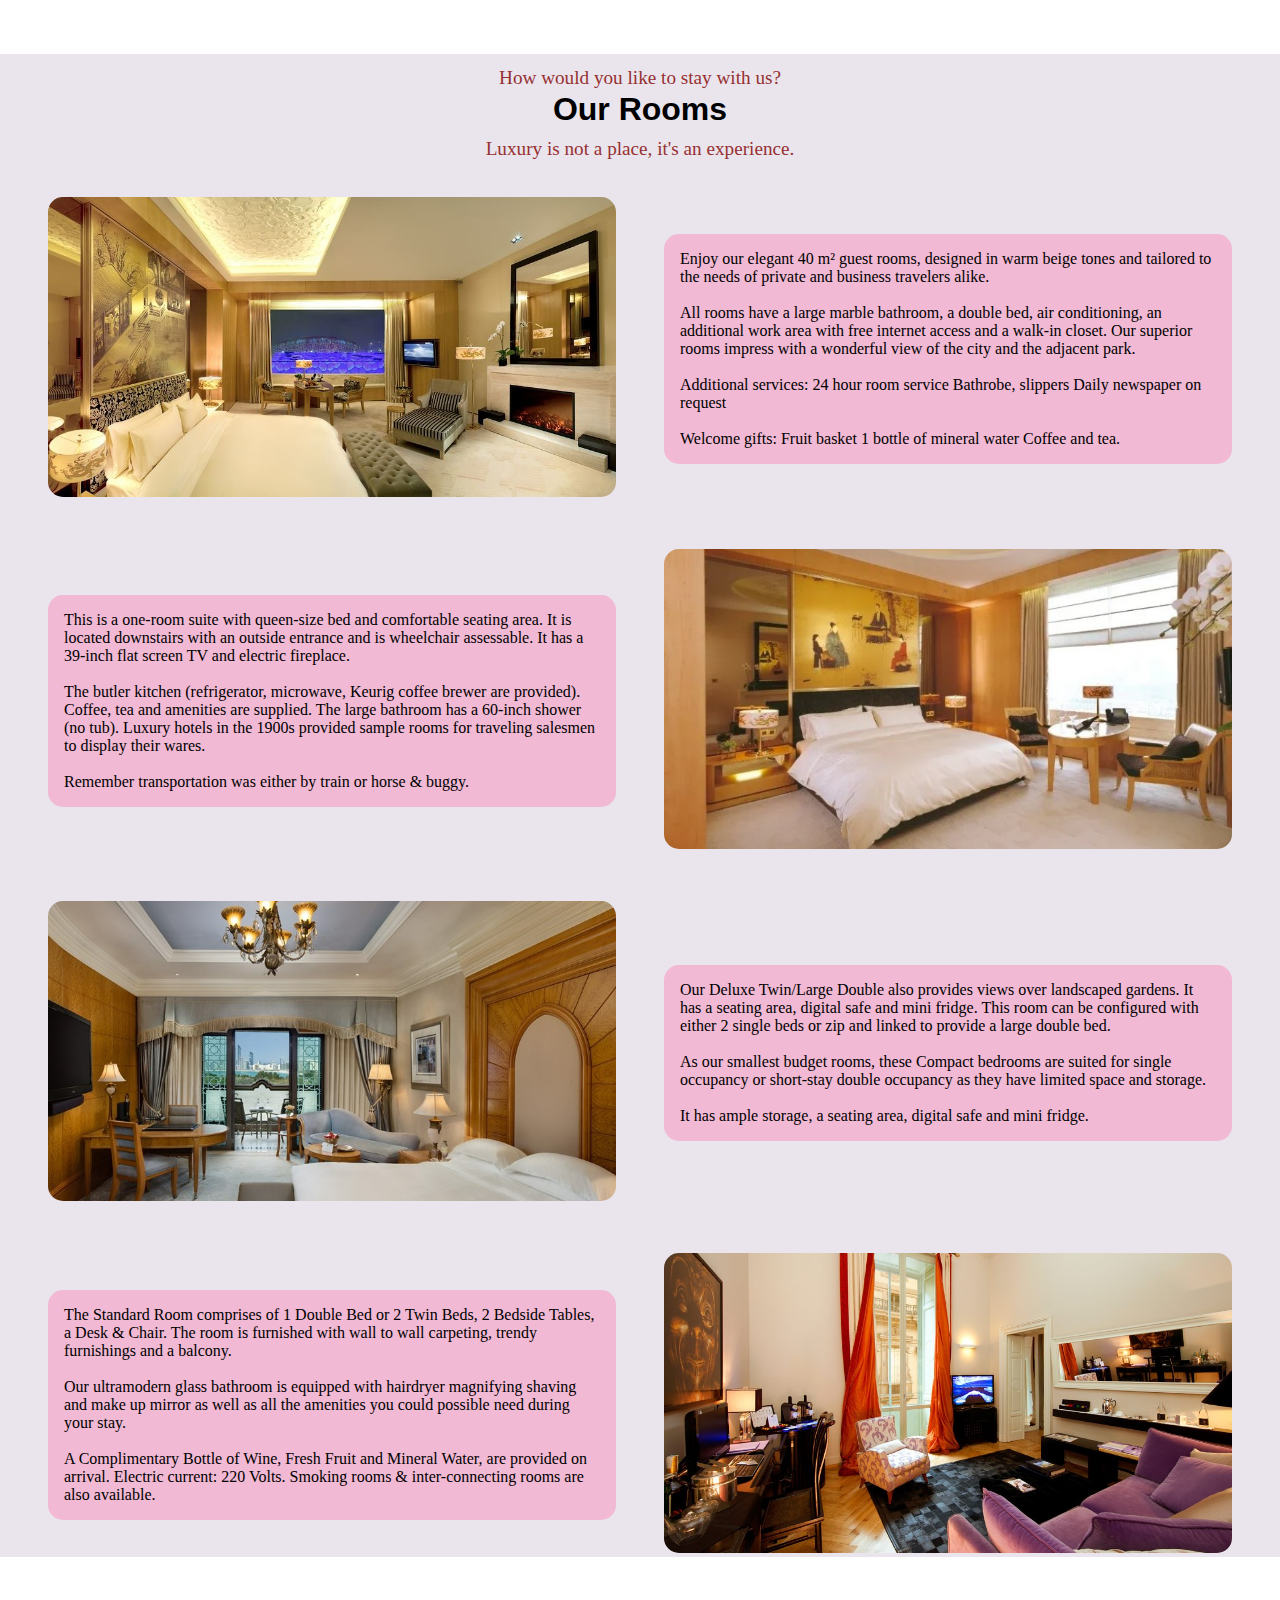
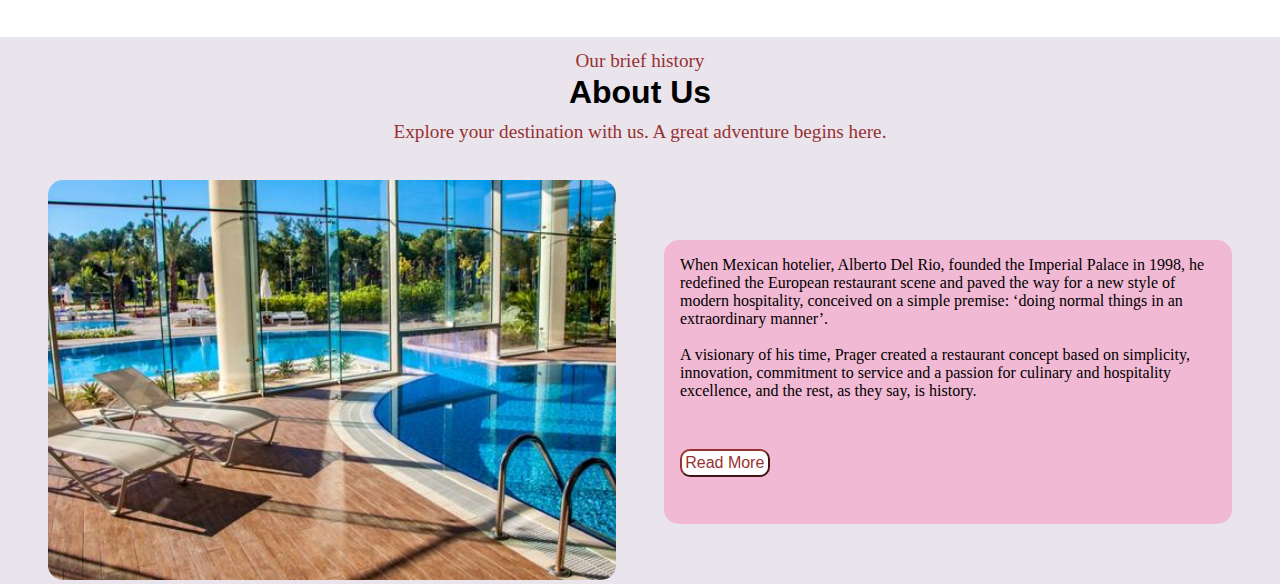
==== commit d4d01ddc: "files deleted" ====
--- a/index.html
+++ b/index.html
@@ -156,6 +156,7 @@
         </section>
         <!-- End of about-container section -->
         <section class="contact-container">
+            
 
         </section>
         <!-- End of contact-container section -->
--- a/static/css/index.css
+++ b/static/css/index.css
@@ -43,14 +43,16 @@
     font-family: var(--primary-font);
     font-size: 1.5rem;
     color: black;
+    padding:0.5rem 0.5rem 0.5rem 0.5rem;
 }
 /* Navigation-Hoover */
-.navigation > nav > ul > li > a:hover{
+nav > ul > li>a:hover{
     color: #ffffff;
     background-color: #194c71;
-    padding: 2px 2px 2px 2px;
-    border-radius: 15px;
-}
+    border-radius: 15px;
+    text-align: center;
+}
+
 
 /* Connect */
 .connect{
@@ -68,7 +70,7 @@
 .connect > div > a > img:hover{
     background-color: #bbbebe;
     padding: 5px 5px 5px 5px;
-    border-radius: 50%;
+    border-radius: 15px;
 }
 /* End of header-container */
 
@@ -195,6 +197,10 @@
     border-radius: 35px;
     filter: opacity(80%);
     filter: blur(1px);
+    box-shadow: -2px 10px 12px -3px rgba(0,0,0,0.75);
+    -webkit-box-shadow: -2px 10px 12px -3px rgba(0,0,0,0.75);
+    -moz-box-shadow: -2px 10px 12px -3px rgba(0,0,0,0.75);
+    transition: all 500ms ease;
 }
 /* End of kitchen container sections */
 
@@ -250,6 +256,7 @@
     width: 100%;
     height: 300px;
     border-radius: 15px;
+    transition: all 500ms ease;
 }
 .dec{
     background-color: rgb(241, 185, 211);
@@ -261,14 +268,24 @@
     padding-left: 1rem;
     padding-right: 1rem;
     border-radius: 15px;
+    box-shadow: none;
+    transition: all 500ms ease-in-out;
+}
+.dec:hover{
     box-shadow: -2px 10px 12px -3px rgba(0,0,0,0.75);
     -webkit-box-shadow: -2px 10px 12px -3px rgba(0,0,0,0.75);
     -moz-box-shadow: -2px 10px 12px -3px rgba(0,0,0,0.75);
+    
 }
 .room-images > img:hover{
     filter: blur(10px);
     filter: opacity(80%);
     border-radius:30px;
+    box-shadow: -2px 10px 12px -3px rgba(0,0,0,0.75);
+    -webkit-box-shadow: -2px 10px 12px -3px rgba(0,0,0,0.75);
+    -moz-box-shadow: -2px 10px 12px -3px rgba(0,0,0,0.75);
+    
+    filter: blur(1px);
 }
 /* End of Room container */
 /* about -container */
